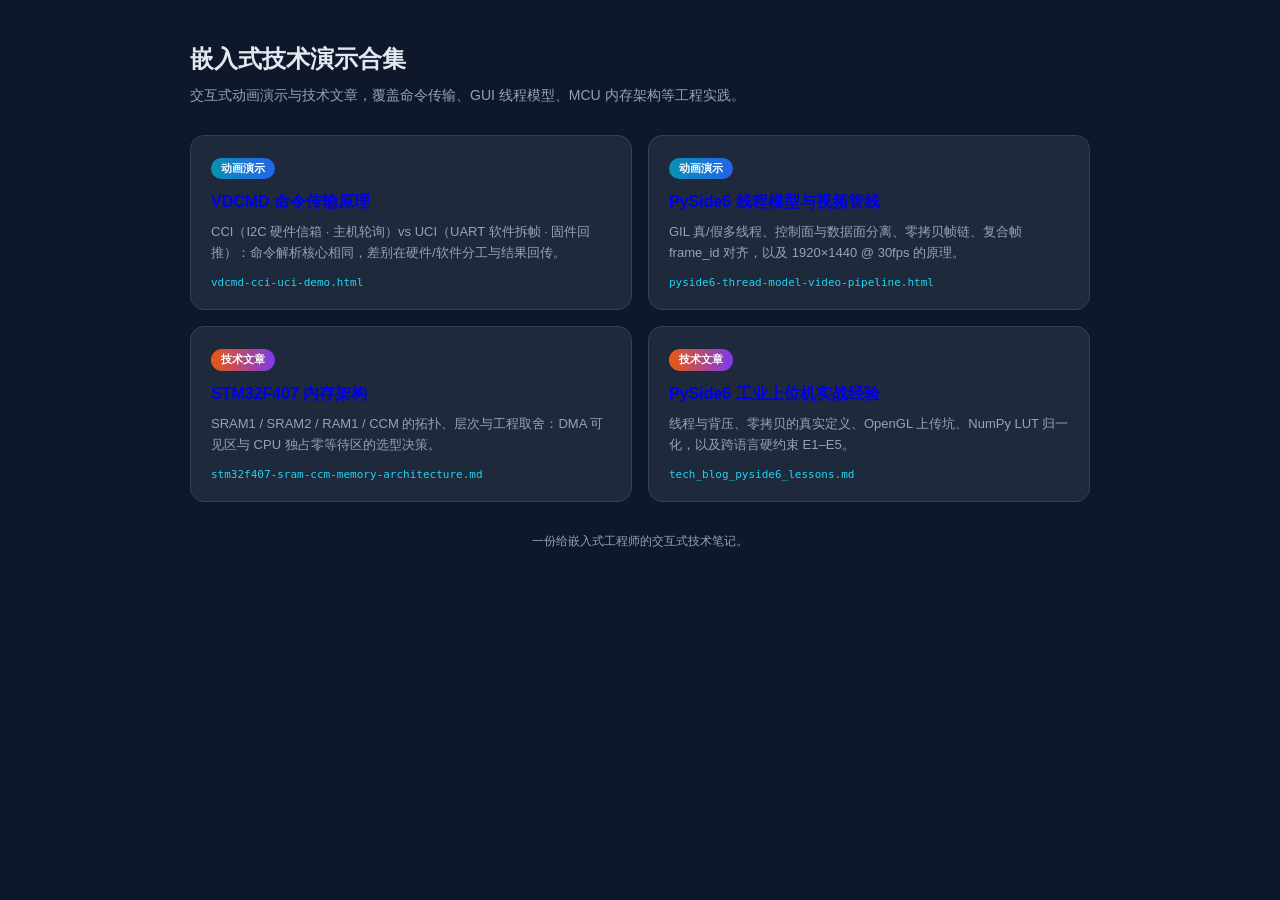
==== static/demos/index.html @ a8c150e8 "story-feat(dm): add demos index navigation page" ====
<!DOCTYPE html>
<html lang="zh-CN">
<head>
<meta charset="UTF-8">
<meta name="viewport" content="width=device-width, initial-scale=1.0">
<title>嵌入式技术演示合集</title>
<style>
  :root{
    --bg:#0f172a; --panel:#1e293b; --line:#334155;
    --text:#e2e8f0; --dim:#94a3b8; --cyan:#22d3ee;
  }
  *{box-sizing:border-box; margin:0; padding:0;}
  body{background:var(--bg); color:var(--text); font-family:"PingFang SC","Microsoft YaHei","Noto Sans CJK SC",sans-serif; padding:40px 24px; line-height:1.6;}
  .wrap{max-width:900px; margin:0 auto;}
  h1{font-size:24px; margin-bottom:6px;}
  .tagline{color:var(--dim); font-size:14px; margin-bottom:28px;}
  .grid{display:grid; grid-template-columns:1fr 1fr; gap:16px;}
  @media (max-width:700px){.grid{grid-template-columns:1fr;}}
  .card{display:block; text-decoration:none; background:var(--panel); border:1px solid var(--line); border-radius:14px; padding:18px 20px; transition:border-color .2s, transform .2s;}
  .card:hover{border-color:var(--cyan); transform:translateY(-2px);}
  .tag{display:inline-block; font-size:11px; padding:2px 10px; border-radius:99px; margin-bottom:10px; font-weight:700;}
  .tag-demo{background:linear-gradient(90deg,#0891b2,#2563eb); color:#fff;}
  .tag-article{background:linear-gradient(90deg,#ea580c,#7c3aed); color:#fff;}
  .card h2{font-size:16px; margin-bottom:6px;}
  .card p{font-size:13px; color:var(--dim); line-height:1.65;}
  .card .url{font-size:11px; color:var(--cyan); margin-top:10px; word-break:break-all; font-family:Consolas,monospace;}
  footer{color:var(--dim); font-size:12px; margin-top:30px; text-align:center;}
</style>
</head>
<body>
<div class="wrap">
  <h1>嵌入式技术演示合集</h1>
  <p class="tagline">交互式动画演示与技术文章，覆盖命令传输、GUI 线程模型、MCU 内存架构等工程实践。</p>

  <div class="grid">
    <a class="card" href="vdcmd-cci-uci-demo.html">
      <span class="tag tag-demo">动画演示</span>
      <h2>VDCMD 命令传输原理</h2>
      <p>CCI（I2C 硬件信箱 · 主机轮询）vs UCI（UART 软件拆帧 · 固件回推）：命令解析核心相同，差别在硬件/软件分工与结果回传。</p>
      <div class="url">vdcmd-cci-uci-demo.html</div>
    </a>

    <a class="card" href="pyside6-thread-model-video-pipeline.html">
      <span class="tag tag-demo">动画演示</span>
      <h2>PySide6 线程模型与视频管线</h2>
      <p>GIL 真/假多线程、控制面与数据面分离、零拷贝帧链、复合帧 frame_id 对齐，以及 1920×1440 @ 30fps 的原理。</p>
      <div class="url">pyside6-thread-model-video-pipeline.html</div>
    </a>

    <a class="card" href="stm32f407-sram-ccm-memory-architecture.md">
      <span class="tag tag-article">技术文章</span>
      <h2>STM32F407 内存架构</h2>
      <p>SRAM1 / SRAM2 / RAM1 / CCM 的拓扑、层次与工程取舍：DMA 可见区与 CPU 独占零等待区的选型决策。</p>
      <div class="url">stm32f407-sram-ccm-memory-architecture.md</div>
    </a>

    <a class="card" href="tech_blog_pyside6_lessons.md">
      <span class="tag tag-article">技术文章</span>
      <h2>PySide6 工业上位机实战经验</h2>
      <p>线程与背压、零拷贝的真实定义、OpenGL 上传坑、NumPy LUT 归一化，以及跨语言硬约束 E1–E5。</p>
      <div class="url">tech_blog_pyside6_lessons.md</div>
    </a>
  </div>

  <footer>一份给嵌入式工程师的交互式技术笔记。</footer>
</div>
</body>
</html>
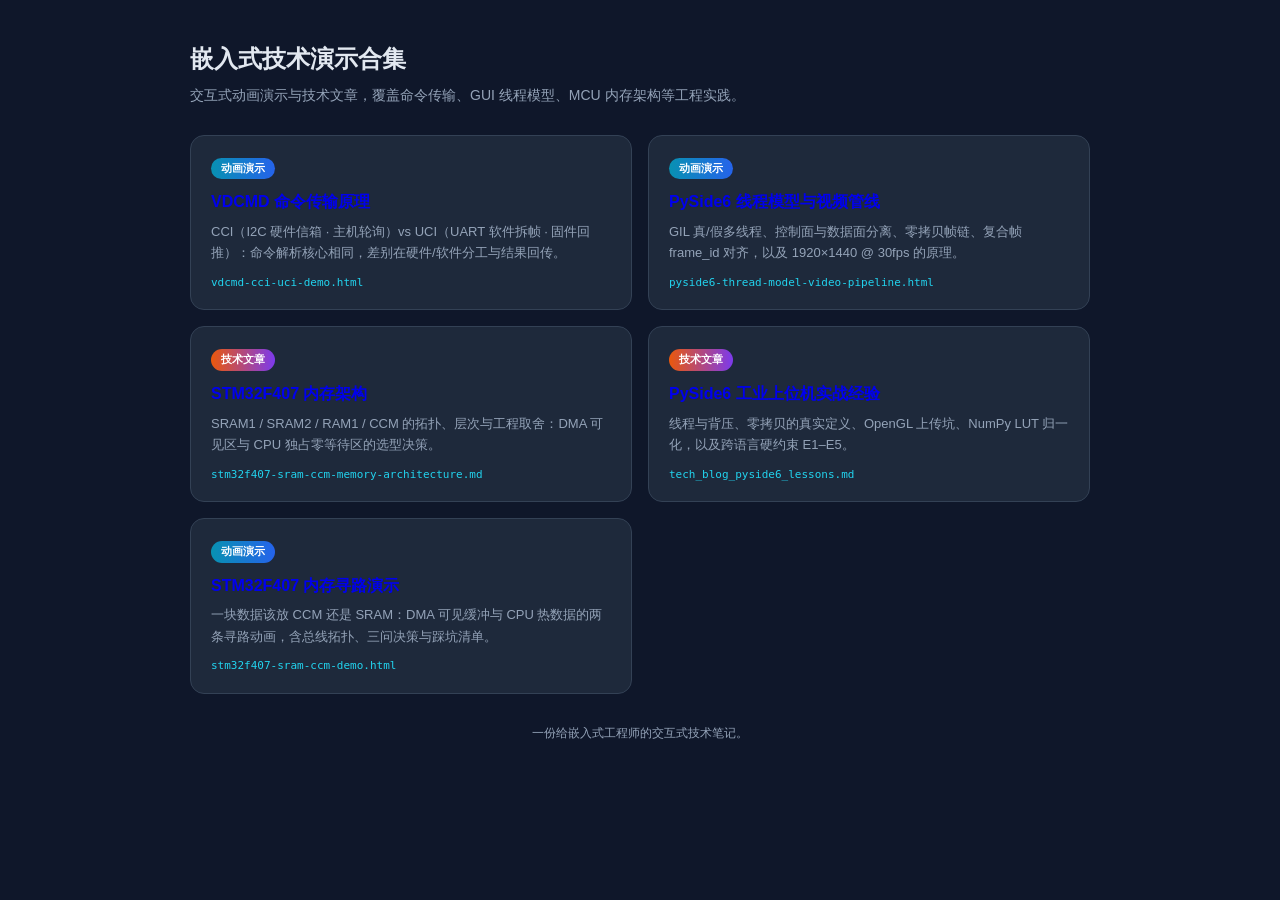
==== commit c8c3ab28: "story-feat(dm): add STM32F407 SRAM/CCM memory animation demo" ====
--- a/static/demos/index.html
+++ b/static/demos/index.html
@@ -60,6 +60,13 @@
       <p>线程与背压、零拷贝的真实定义、OpenGL 上传坑、NumPy LUT 归一化，以及跨语言硬约束 E1–E5。</p>
       <div class="url">tech_blog_pyside6_lessons.md</div>
     </a>
+
+    <a class="card" href="stm32f407-sram-ccm-demo.html">
+      <span class="tag tag-demo">动画演示</span>
+      <h2>STM32F407 内存寻路演示</h2>
+      <p>一块数据该放 CCM 还是 SRAM：DMA 可见缓冲与 CPU 热数据的两条寻路动画，含总线拓扑、三问决策与踩坑清单。</p>
+      <div class="url">stm32f407-sram-ccm-demo.html</div>
+    </a>
   </div>
 
   <footer>一份给嵌入式工程师的交互式技术笔记。</footer>
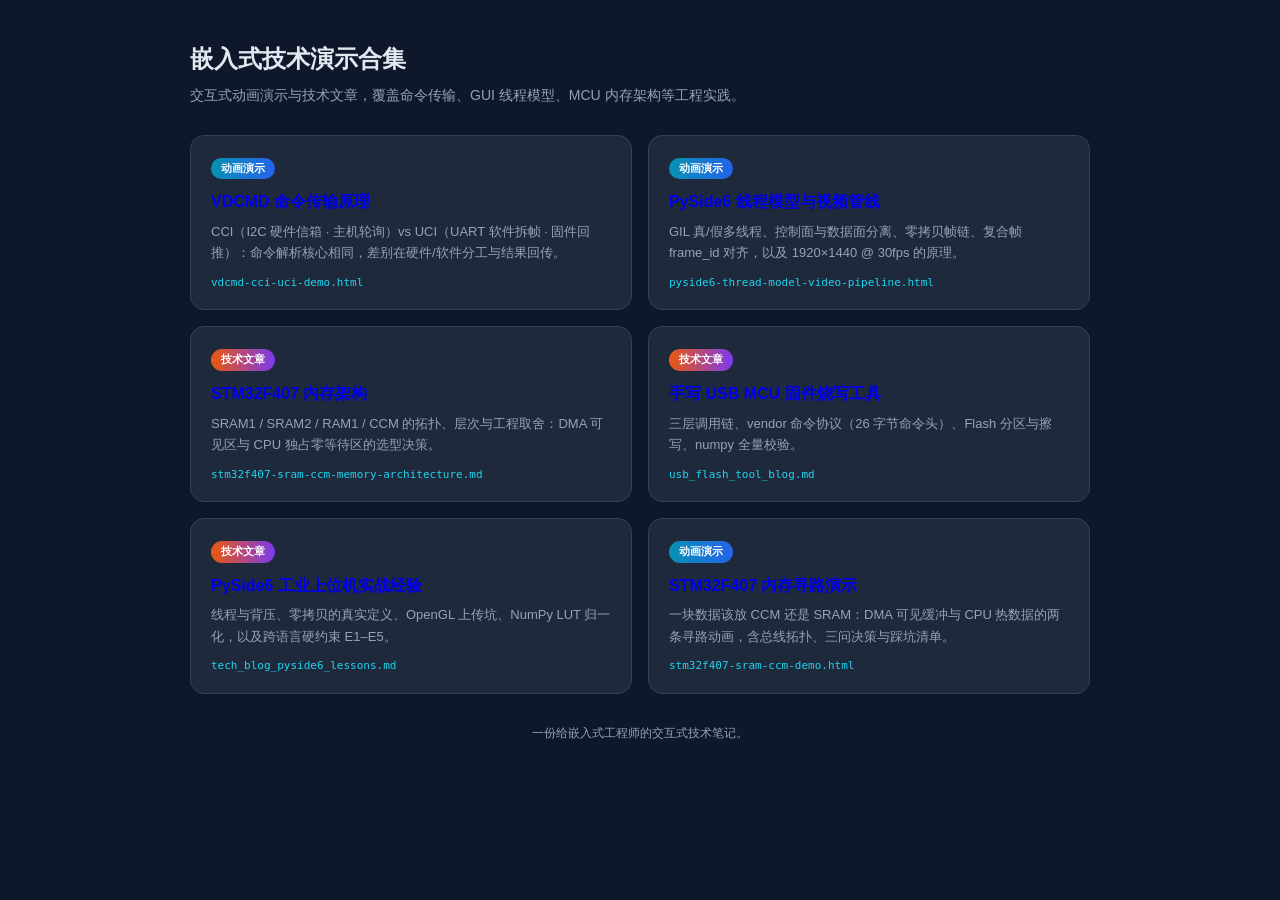
==== commit 9315b4b1: "story-feat(dm): add USB flash tool article to demos index" ====
--- a/static/demos/index.html
+++ b/static/demos/index.html
@@ -54,6 +54,13 @@
       <div class="url">stm32f407-sram-ccm-memory-architecture.md</div>
     </a>
 
+    <a class="card" href="usb_flash_tool_blog.md">
+      <span class="tag tag-article">技术文章</span>
+      <h2>手写 USB MCU 固件烧写工具</h2>
+      <p>三层调用链、vendor 命令协议（26 字节命令头）、Flash 分区与擦写、numpy 全量校验。</p>
+      <div class="url">usb_flash_tool_blog.md</div>
+    </a>
+
     <a class="card" href="tech_blog_pyside6_lessons.md">
       <span class="tag tag-article">技术文章</span>
       <h2>PySide6 工业上位机实战经验</h2>
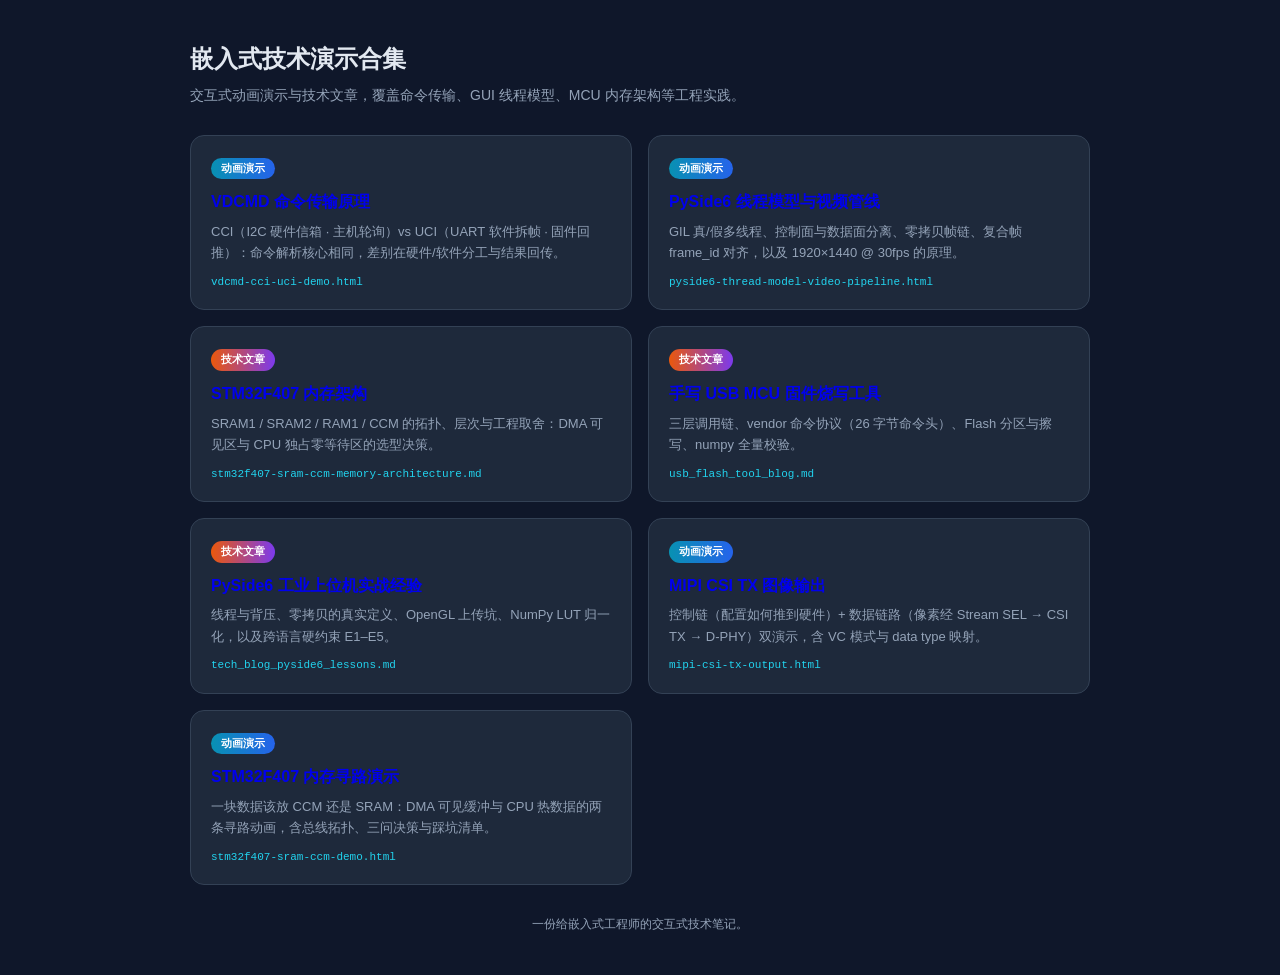
==== commit 55081341: "story-feat(dm): publish MIPI CSI TX output demo (desensitized)" ====
--- a/static/demos/index.html
+++ b/static/demos/index.html
@@ -68,6 +68,13 @@
       <div class="url">tech_blog_pyside6_lessons.md</div>
     </a>
 
+    <a class="card" href="mipi-csi-tx-output.html">
+      <span class="tag tag-demo">动画演示</span>
+      <h2>MIPI CSI TX 图像输出</h2>
+      <p>控制链（配置如何推到硬件）+ 数据链路（像素经 Stream SEL → CSI TX → D-PHY）双演示，含 VC 模式与 data type 映射。</p>
+      <div class="url">mipi-csi-tx-output.html</div>
+    </a>
+
     <a class="card" href="stm32f407-sram-ccm-demo.html">
       <span class="tag tag-demo">动画演示</span>
       <h2>STM32F407 内存寻路演示</h2>
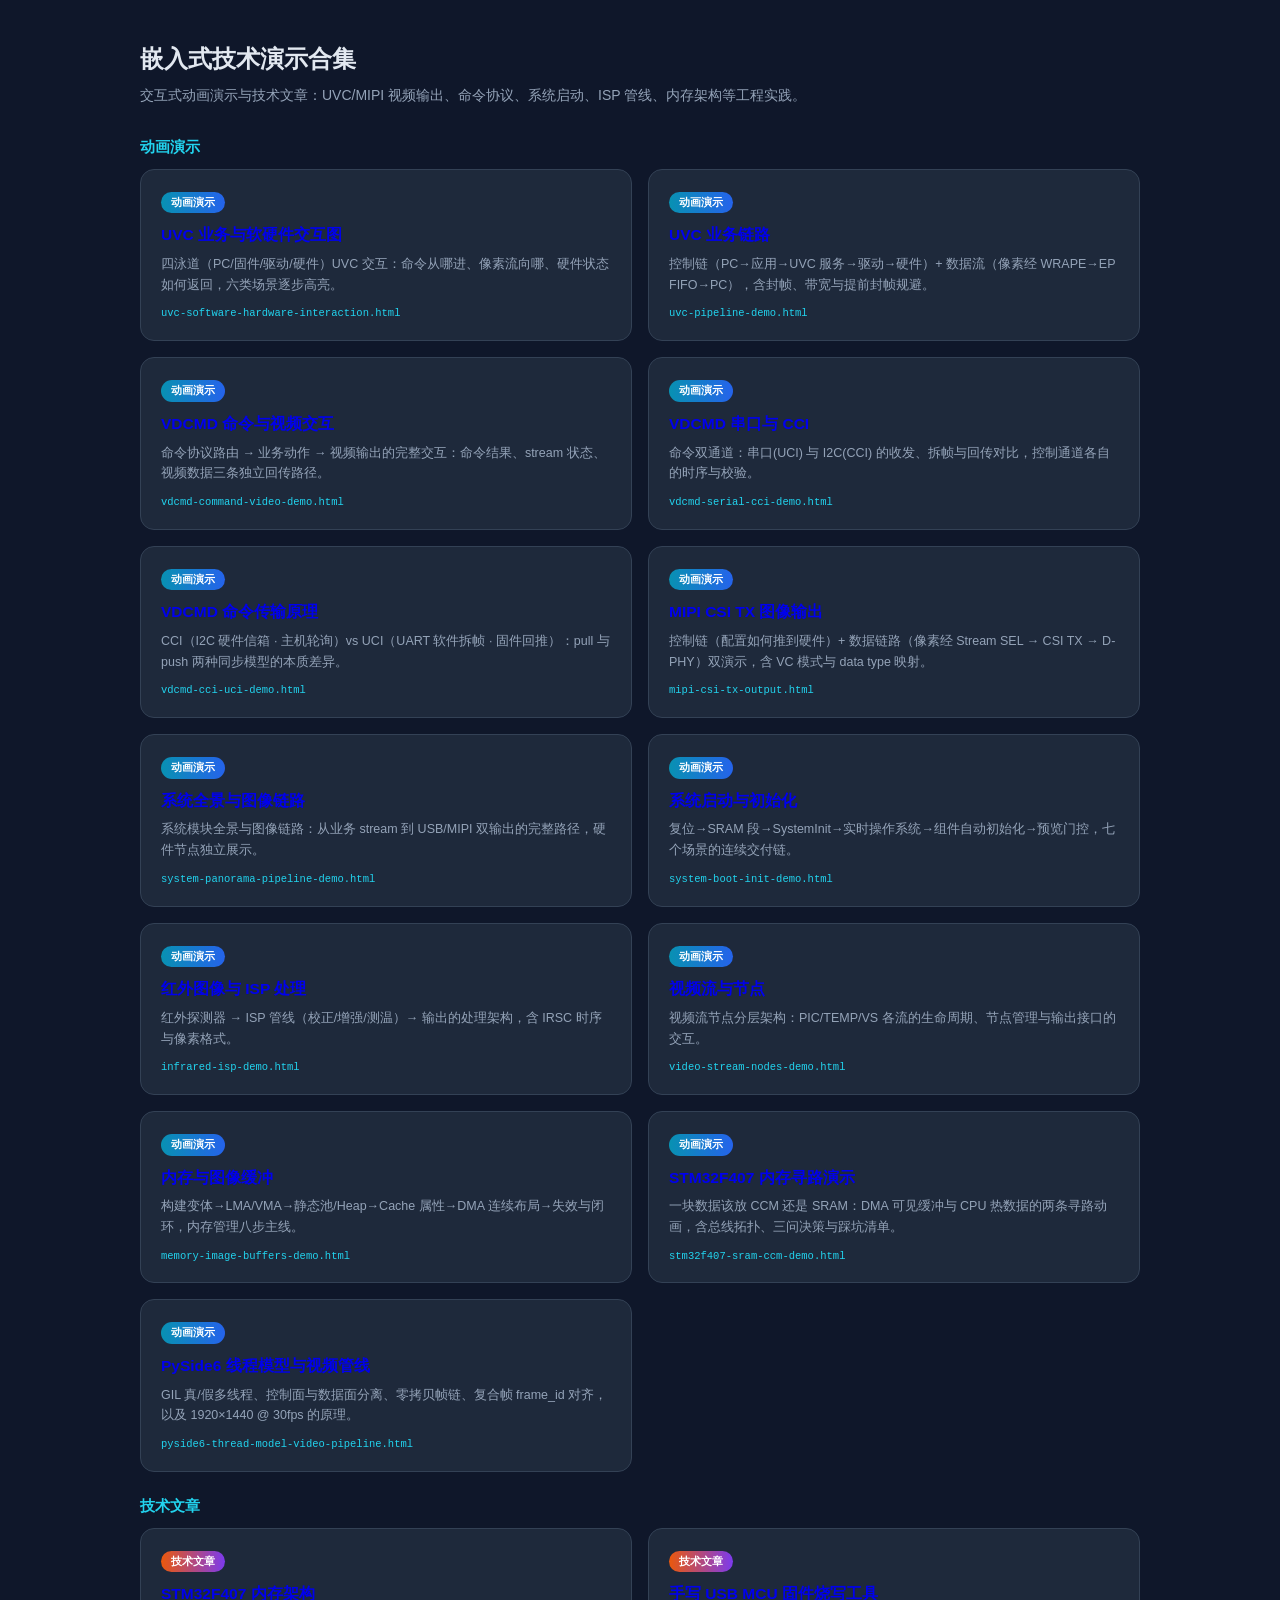
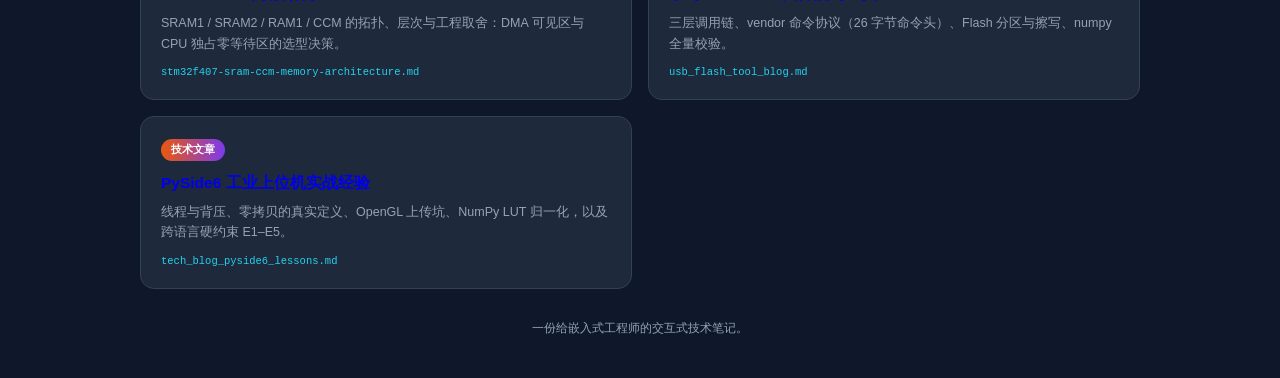
==== commit 2985279d: "story-feat(dm): publish 9 desensitized embedded HTML demos" ====
--- a/static/demos/index.html
+++ b/static/demos/index.html
@@ -11,9 +11,10 @@
   }
   *{box-sizing:border-box; margin:0; padding:0;}
   body{background:var(--bg); color:var(--text); font-family:"PingFang SC","Microsoft YaHei","Noto Sans CJK SC",sans-serif; padding:40px 24px; line-height:1.6;}
-  .wrap{max-width:900px; margin:0 auto;}
+  .wrap{max-width:1000px; margin:0 auto;}
   h1{font-size:24px; margin-bottom:6px;}
   .tagline{color:var(--dim); font-size:14px; margin-bottom:28px;}
+  .sec{font-size:15px; font-weight:700; color:var(--cyan); margin:22px 0 10px;}
   .grid{display:grid; grid-template-columns:1fr 1fr; gap:16px;}
   @media (max-width:700px){.grid{grid-template-columns:1fr;}}
   .card{display:block; text-decoration:none; background:var(--panel); border:1px solid var(--line); border-radius:14px; padding:18px 20px; transition:border-color .2s, transform .2s;}
@@ -21,23 +22,101 @@
   .tag{display:inline-block; font-size:11px; padding:2px 10px; border-radius:99px; margin-bottom:10px; font-weight:700;}
   .tag-demo{background:linear-gradient(90deg,#0891b2,#2563eb); color:#fff;}
   .tag-article{background:linear-gradient(90deg,#ea580c,#7c3aed); color:#fff;}
-  .card h2{font-size:16px; margin-bottom:6px;}
-  .card p{font-size:13px; color:var(--dim); line-height:1.65;}
-  .card .url{font-size:11px; color:var(--cyan); margin-top:10px; word-break:break-all; font-family:Consolas,monospace;}
+  .card h2{font-size:15.5px; margin-bottom:6px;}
+  .card p{font-size:12.5px; color:var(--dim); line-height:1.65;}
+  .card .url{font-size:10.5px; color:var(--cyan); margin-top:10px; word-break:break-all; font-family:Consolas,monospace;}
   footer{color:var(--dim); font-size:12px; margin-top:30px; text-align:center;}
 </style>
 </head>
 <body>
 <div class="wrap">
   <h1>嵌入式技术演示合集</h1>
-  <p class="tagline">交互式动画演示与技术文章，覆盖命令传输、GUI 线程模型、MCU 内存架构等工程实践。</p>
+  <p class="tagline">交互式动画演示与技术文章：UVC/MIPI 视频输出、命令协议、系统启动、ISP 管线、内存架构等工程实践。</p>
 
+  <div class="sec">动画演示</div>
   <div class="grid">
+    <a class="card" href="uvc-software-hardware-interaction.html">
+      <span class="tag tag-demo">动画演示</span>
+      <h2>UVC 业务与软硬件交互图</h2>
+      <p>四泳道（PC/固件/驱动/硬件）UVC 交互：命令从哪进、像素流向哪、硬件状态如何返回，六类场景逐步高亮。</p>
+      <div class="url">uvc-software-hardware-interaction.html</div>
+    </a>
+
+    <a class="card" href="uvc-pipeline-demo.html">
+      <span class="tag tag-demo">动画演示</span>
+      <h2>UVC 业务链路</h2>
+      <p>控制链（PC→应用→UVC 服务→驱动→硬件）+ 数据流（像素经 WRAPE→EP FIFO→PC），含封帧、带宽与提前封帧规避。</p>
+      <div class="url">uvc-pipeline-demo.html</div>
+    </a>
+
+    <a class="card" href="vdcmd-command-video-demo.html">
+      <span class="tag tag-demo">动画演示</span>
+      <h2>VDCMD 命令与视频交互</h2>
+      <p>命令协议路由 → 业务动作 → 视频输出的完整交互：命令结果、stream 状态、视频数据三条独立回传路径。</p>
+      <div class="url">vdcmd-command-video-demo.html</div>
+    </a>
+
+    <a class="card" href="vdcmd-serial-cci-demo.html">
+      <span class="tag tag-demo">动画演示</span>
+      <h2>VDCMD 串口与 CCI</h2>
+      <p>命令双通道：串口(UCI) 与 I2C(CCI) 的收发、拆帧与回传对比，控制通道各自的时序与校验。</p>
+      <div class="url">vdcmd-serial-cci-demo.html</div>
+    </a>
+
     <a class="card" href="vdcmd-cci-uci-demo.html">
       <span class="tag tag-demo">动画演示</span>
       <h2>VDCMD 命令传输原理</h2>
-      <p>CCI（I2C 硬件信箱 · 主机轮询）vs UCI（UART 软件拆帧 · 固件回推）：命令解析核心相同，差别在硬件/软件分工与结果回传。</p>
+      <p>CCI（I2C 硬件信箱 · 主机轮询）vs UCI（UART 软件拆帧 · 固件回推）：pull 与 push 两种同步模型的本质差异。</p>
       <div class="url">vdcmd-cci-uci-demo.html</div>
+    </a>
+
+    <a class="card" href="mipi-csi-tx-output.html">
+      <span class="tag tag-demo">动画演示</span>
+      <h2>MIPI CSI TX 图像输出</h2>
+      <p>控制链（配置如何推到硬件）+ 数据链路（像素经 Stream SEL → CSI TX → D-PHY）双演示，含 VC 模式与 data type 映射。</p>
+      <div class="url">mipi-csi-tx-output.html</div>
+    </a>
+
+    <a class="card" href="system-panorama-pipeline-demo.html">
+      <span class="tag tag-demo">动画演示</span>
+      <h2>系统全景与图像链路</h2>
+      <p>系统模块全景与图像链路：从业务 stream 到 USB/MIPI 双输出的完整路径，硬件节点独立展示。</p>
+      <div class="url">system-panorama-pipeline-demo.html</div>
+    </a>
+
+    <a class="card" href="system-boot-init-demo.html">
+      <span class="tag tag-demo">动画演示</span>
+      <h2>系统启动与初始化</h2>
+      <p>复位→SRAM 段→SystemInit→实时操作系统→组件自动初始化→预览门控，七个场景的连续交付链。</p>
+      <div class="url">system-boot-init-demo.html</div>
+    </a>
+
+    <a class="card" href="infrared-isp-demo.html">
+      <span class="tag tag-demo">动画演示</span>
+      <h2>红外图像与 ISP 处理</h2>
+      <p>红外探测器 → ISP 管线（校正/增强/测温）→ 输出的处理架构，含 IRSC 时序与像素格式。</p>
+      <div class="url">infrared-isp-demo.html</div>
+    </a>
+
+    <a class="card" href="video-stream-nodes-demo.html">
+      <span class="tag tag-demo">动画演示</span>
+      <h2>视频流与节点</h2>
+      <p>视频流节点分层架构：PIC/TEMP/VS 各流的生命周期、节点管理与输出接口的交互。</p>
+      <div class="url">video-stream-nodes-demo.html</div>
+    </a>
+
+    <a class="card" href="memory-image-buffers-demo.html">
+      <span class="tag tag-demo">动画演示</span>
+      <h2>内存与图像缓冲</h2>
+      <p>构建变体→LMA/VMA→静态池/Heap→Cache 属性→DMA 连续布局→失效与闭环，内存管理八步主线。</p>
+      <div class="url">memory-image-buffers-demo.html</div>
+    </a>
+
+    <a class="card" href="stm32f407-sram-ccm-demo.html">
+      <span class="tag tag-demo">动画演示</span>
+      <h2>STM32F407 内存寻路演示</h2>
+      <p>一块数据该放 CCM 还是 SRAM：DMA 可见缓冲与 CPU 热数据的两条寻路动画，含总线拓扑、三问决策与踩坑清单。</p>
+      <div class="url">stm32f407-sram-ccm-demo.html</div>
     </a>
 
     <a class="card" href="pyside6-thread-model-video-pipeline.html">
@@ -46,7 +125,10 @@
       <p>GIL 真/假多线程、控制面与数据面分离、零拷贝帧链、复合帧 frame_id 对齐，以及 1920×1440 @ 30fps 的原理。</p>
       <div class="url">pyside6-thread-model-video-pipeline.html</div>
     </a>
+  </div>
 
+  <div class="sec">技术文章</div>
+  <div class="grid">
     <a class="card" href="stm32f407-sram-ccm-memory-architecture.md">
       <span class="tag tag-article">技术文章</span>
       <h2>STM32F407 内存架构</h2>
@@ -67,20 +149,6 @@
       <p>线程与背压、零拷贝的真实定义、OpenGL 上传坑、NumPy LUT 归一化，以及跨语言硬约束 E1–E5。</p>
       <div class="url">tech_blog_pyside6_lessons.md</div>
     </a>
-
-    <a class="card" href="mipi-csi-tx-output.html">
-      <span class="tag tag-demo">动画演示</span>
-      <h2>MIPI CSI TX 图像输出</h2>
-      <p>控制链（配置如何推到硬件）+ 数据链路（像素经 Stream SEL → CSI TX → D-PHY）双演示，含 VC 模式与 data type 映射。</p>
-      <div class="url">mipi-csi-tx-output.html</div>
-    </a>
-
-    <a class="card" href="stm32f407-sram-ccm-demo.html">
-      <span class="tag tag-demo">动画演示</span>
-      <h2>STM32F407 内存寻路演示</h2>
-      <p>一块数据该放 CCM 还是 SRAM：DMA 可见缓冲与 CPU 热数据的两条寻路动画，含总线拓扑、三问决策与踩坑清单。</p>
-      <div class="url">stm32f407-sram-ccm-demo.html</div>
-    </a>
   </div>
 
   <footer>一份给嵌入式工程师的交互式技术笔记。</footer>
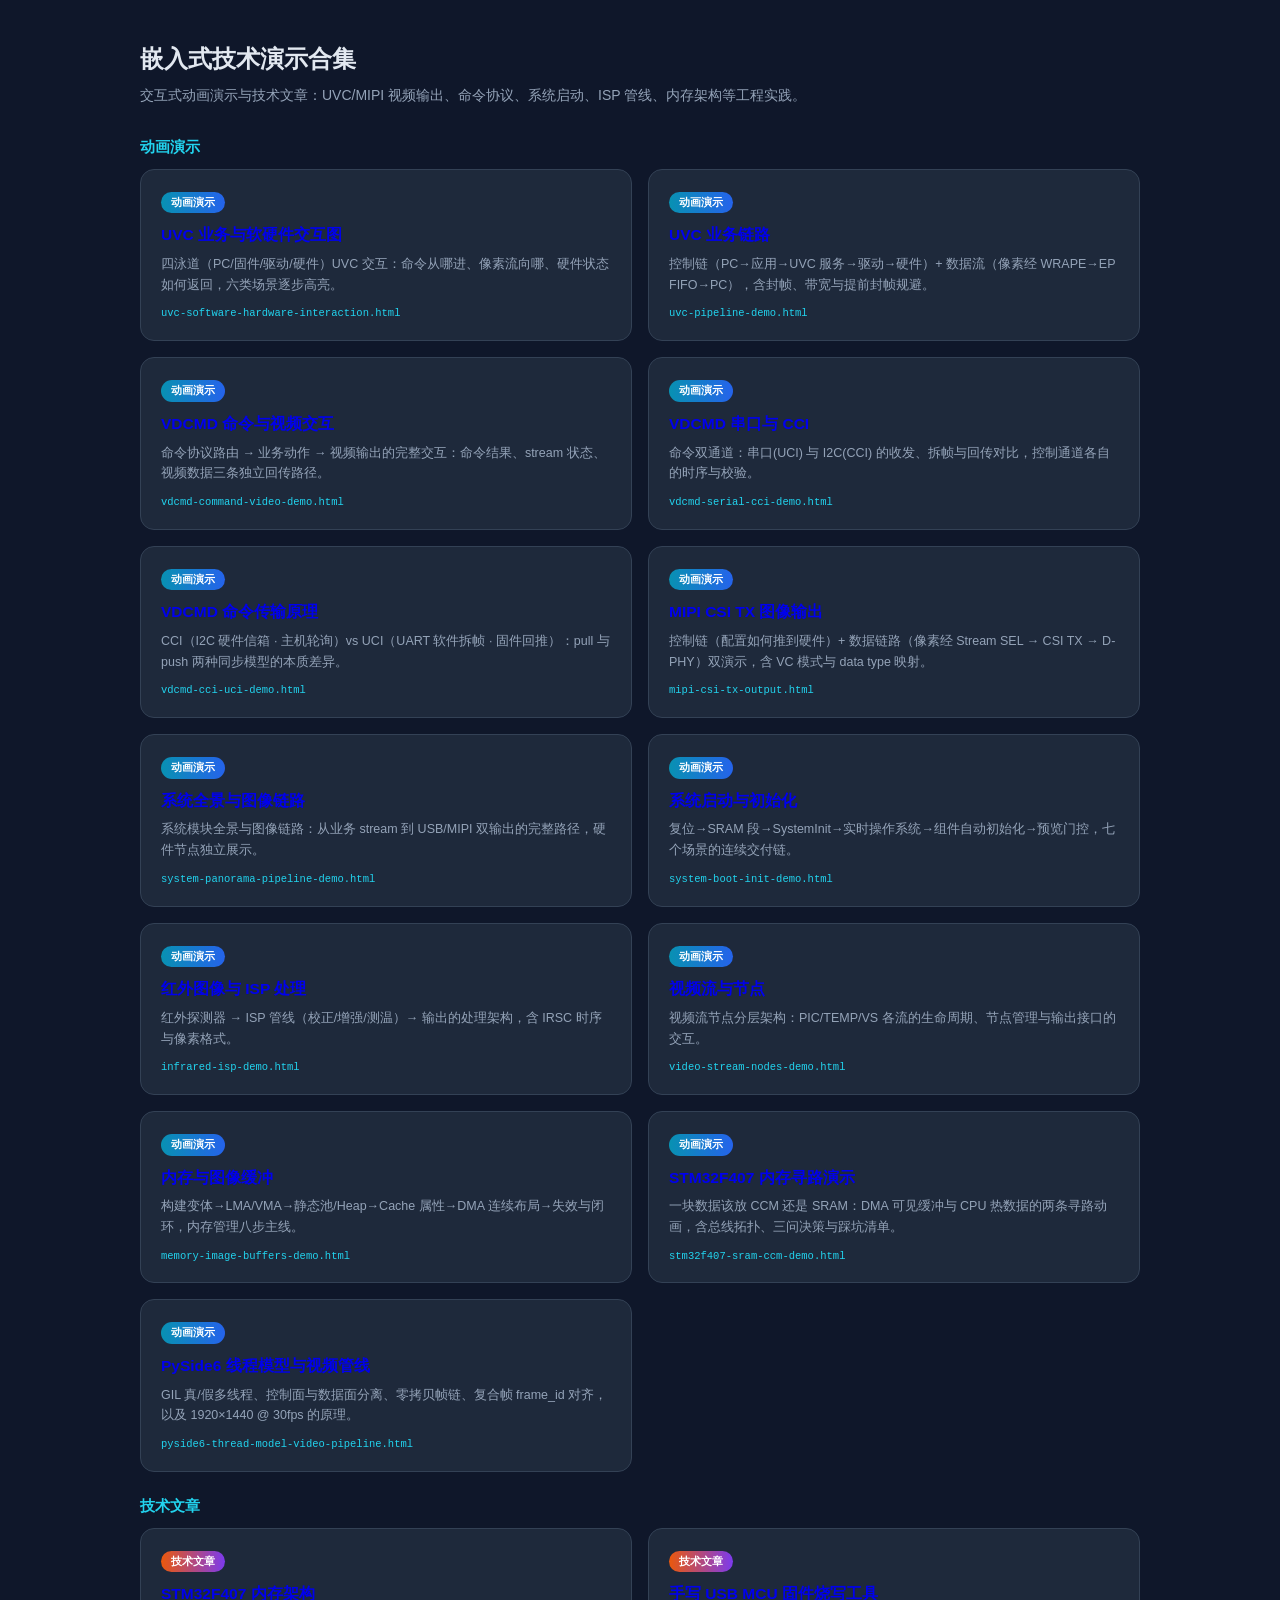
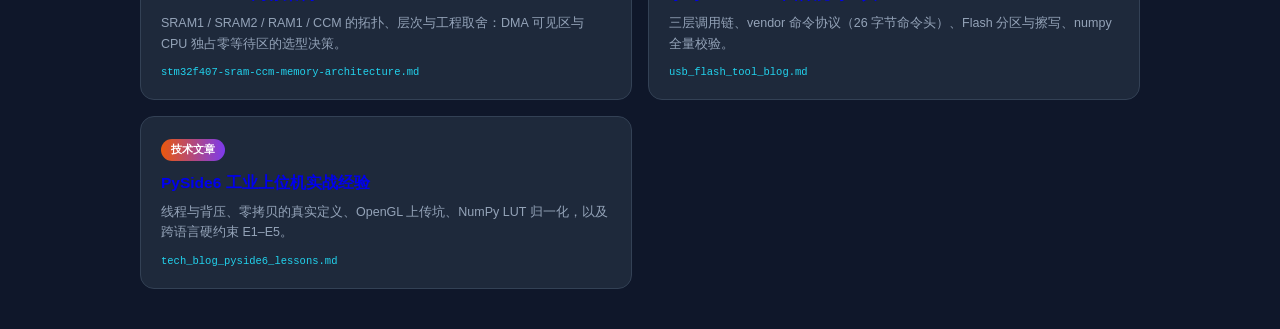
==== commit e413ead6: "story-chore(dm): remove internal-style footer from demos index" ====
--- a/static/demos/index.html
+++ b/static/demos/index.html
@@ -151,7 +151,6 @@
     </a>
   </div>
 
-  <footer>一份给嵌入式工程师的交互式技术笔记。</footer>
 </div>
 </body>
 </html>
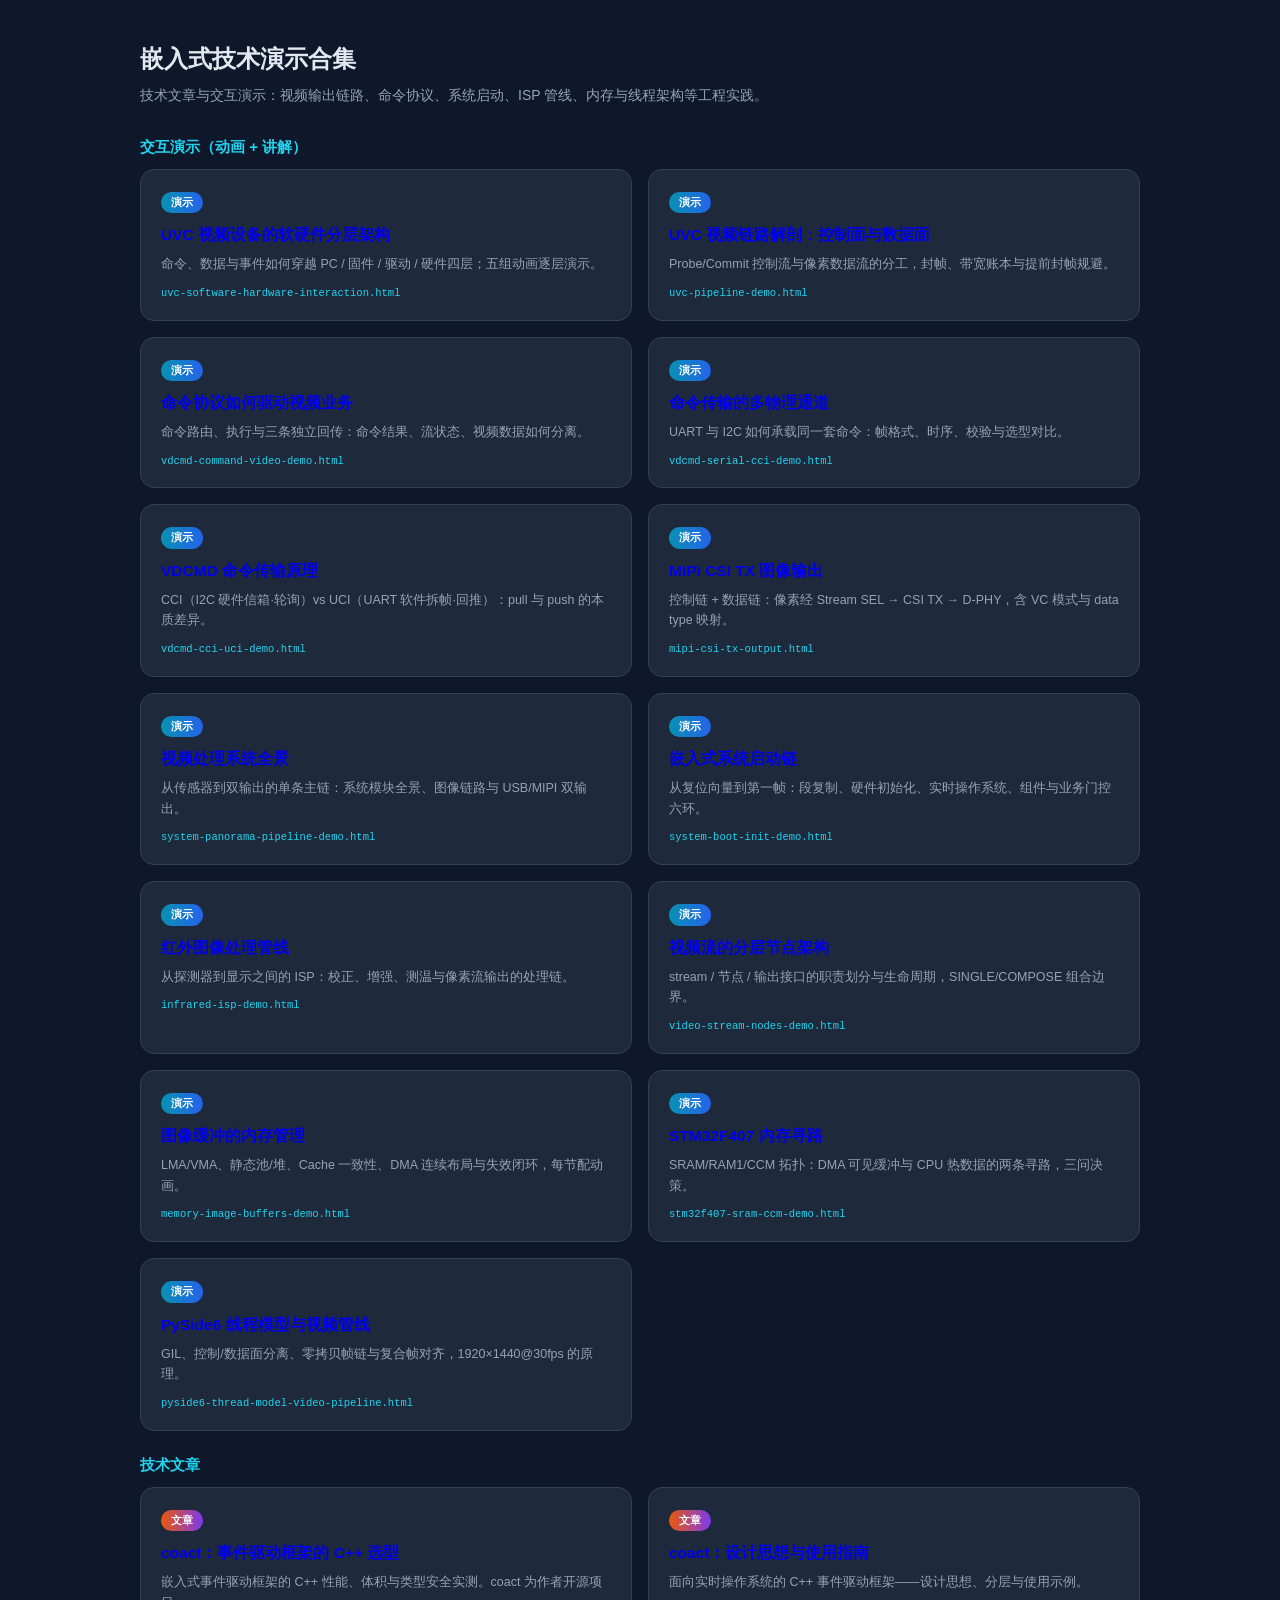
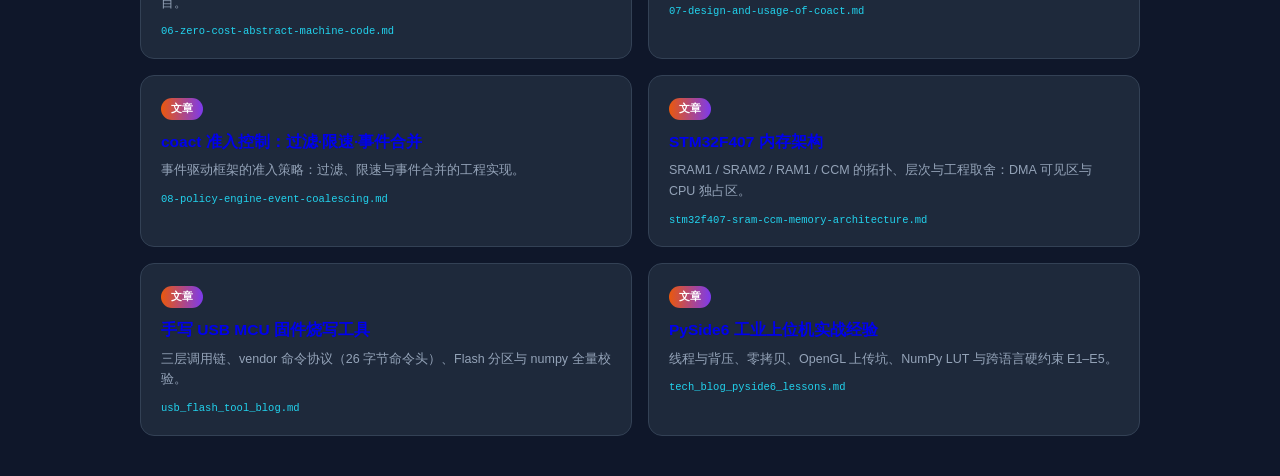
==== commit 4effe77f: "story-feat(dm): publish 8 reworked article demos and 3 coact articles" ====
--- a/static/demos/index.html
+++ b/static/demos/index.html
@@ -25,128 +25,148 @@
   .card h2{font-size:15.5px; margin-bottom:6px;}
   .card p{font-size:12.5px; color:var(--dim); line-height:1.65;}
   .card .url{font-size:10.5px; color:var(--cyan); margin-top:10px; word-break:break-all; font-family:Consolas,monospace;}
-  footer{color:var(--dim); font-size:12px; margin-top:30px; text-align:center;}
 </style>
 </head>
 <body>
 <div class="wrap">
   <h1>嵌入式技术演示合集</h1>
-  <p class="tagline">交互式动画演示与技术文章：UVC/MIPI 视频输出、命令协议、系统启动、ISP 管线、内存架构等工程实践。</p>
+  <p class="tagline">技术文章与交互演示：视频输出链路、命令协议、系统启动、ISP 管线、内存与线程架构等工程实践。</p>
 
-  <div class="sec">动画演示</div>
+  <div class="sec">交互演示（动画 + 讲解）</div>
   <div class="grid">
     <a class="card" href="uvc-software-hardware-interaction.html">
-      <span class="tag tag-demo">动画演示</span>
-      <h2>UVC 业务与软硬件交互图</h2>
-      <p>四泳道（PC/固件/驱动/硬件）UVC 交互：命令从哪进、像素流向哪、硬件状态如何返回，六类场景逐步高亮。</p>
+      <span class="tag tag-demo">演示</span>
+      <h2>UVC 视频设备的软硬件分层架构</h2>
+      <p>命令、数据与事件如何穿越 PC / 固件 / 驱动 / 硬件四层；五组动画逐层演示。</p>
       <div class="url">uvc-software-hardware-interaction.html</div>
     </a>
 
     <a class="card" href="uvc-pipeline-demo.html">
-      <span class="tag tag-demo">动画演示</span>
-      <h2>UVC 业务链路</h2>
-      <p>控制链（PC→应用→UVC 服务→驱动→硬件）+ 数据流（像素经 WRAPE→EP FIFO→PC），含封帧、带宽与提前封帧规避。</p>
+      <span class="tag tag-demo">演示</span>
+      <h2>UVC 视频链路解剖：控制面与数据面</h2>
+      <p>Probe/Commit 控制流与像素数据流的分工，封帧、带宽账本与提前封帧规避。</p>
       <div class="url">uvc-pipeline-demo.html</div>
     </a>
 
     <a class="card" href="vdcmd-command-video-demo.html">
-      <span class="tag tag-demo">动画演示</span>
-      <h2>VDCMD 命令与视频交互</h2>
-      <p>命令协议路由 → 业务动作 → 视频输出的完整交互：命令结果、stream 状态、视频数据三条独立回传路径。</p>
+      <span class="tag tag-demo">演示</span>
+      <h2>命令协议如何驱动视频业务</h2>
+      <p>命令路由、执行与三条独立回传：命令结果、流状态、视频数据如何分离。</p>
       <div class="url">vdcmd-command-video-demo.html</div>
     </a>
 
     <a class="card" href="vdcmd-serial-cci-demo.html">
-      <span class="tag tag-demo">动画演示</span>
-      <h2>VDCMD 串口与 CCI</h2>
-      <p>命令双通道：串口(UCI) 与 I2C(CCI) 的收发、拆帧与回传对比，控制通道各自的时序与校验。</p>
+      <span class="tag tag-demo">演示</span>
+      <h2>命令传输的多物理通道</h2>
+      <p>UART 与 I2C 如何承载同一套命令：帧格式、时序、校验与选型对比。</p>
       <div class="url">vdcmd-serial-cci-demo.html</div>
     </a>
 
     <a class="card" href="vdcmd-cci-uci-demo.html">
-      <span class="tag tag-demo">动画演示</span>
+      <span class="tag tag-demo">演示</span>
       <h2>VDCMD 命令传输原理</h2>
-      <p>CCI（I2C 硬件信箱 · 主机轮询）vs UCI（UART 软件拆帧 · 固件回推）：pull 与 push 两种同步模型的本质差异。</p>
+      <p>CCI（I2C 硬件信箱·轮询）vs UCI（UART 软件拆帧·回推）：pull 与 push 的本质差异。</p>
       <div class="url">vdcmd-cci-uci-demo.html</div>
     </a>
 
     <a class="card" href="mipi-csi-tx-output.html">
-      <span class="tag tag-demo">动画演示</span>
+      <span class="tag tag-demo">演示</span>
       <h2>MIPI CSI TX 图像输出</h2>
-      <p>控制链（配置如何推到硬件）+ 数据链路（像素经 Stream SEL → CSI TX → D-PHY）双演示，含 VC 模式与 data type 映射。</p>
+      <p>控制链 + 数据链：像素经 Stream SEL → CSI TX → D-PHY，含 VC 模式与 data type 映射。</p>
       <div class="url">mipi-csi-tx-output.html</div>
     </a>
 
     <a class="card" href="system-panorama-pipeline-demo.html">
-      <span class="tag tag-demo">动画演示</span>
-      <h2>系统全景与图像链路</h2>
-      <p>系统模块全景与图像链路：从业务 stream 到 USB/MIPI 双输出的完整路径，硬件节点独立展示。</p>
+      <span class="tag tag-demo">演示</span>
+      <h2>视频处理系统全景</h2>
+      <p>从传感器到双输出的单条主链：系统模块全景、图像链路与 USB/MIPI 双输出。</p>
       <div class="url">system-panorama-pipeline-demo.html</div>
     </a>
 
     <a class="card" href="system-boot-init-demo.html">
-      <span class="tag tag-demo">动画演示</span>
-      <h2>系统启动与初始化</h2>
-      <p>复位→SRAM 段→SystemInit→实时操作系统→组件自动初始化→预览门控，七个场景的连续交付链。</p>
+      <span class="tag tag-demo">演示</span>
+      <h2>嵌入式系统启动链</h2>
+      <p>从复位向量到第一帧：段复制、硬件初始化、实时操作系统、组件与业务门控六环。</p>
       <div class="url">system-boot-init-demo.html</div>
     </a>
 
     <a class="card" href="infrared-isp-demo.html">
-      <span class="tag tag-demo">动画演示</span>
-      <h2>红外图像与 ISP 处理</h2>
-      <p>红外探测器 → ISP 管线（校正/增强/测温）→ 输出的处理架构，含 IRSC 时序与像素格式。</p>
+      <span class="tag tag-demo">演示</span>
+      <h2>红外图像处理管线</h2>
+      <p>从探测器到显示之间的 ISP：校正、增强、测温与像素流输出的处理链。</p>
       <div class="url">infrared-isp-demo.html</div>
     </a>
 
     <a class="card" href="video-stream-nodes-demo.html">
-      <span class="tag tag-demo">动画演示</span>
-      <h2>视频流与节点</h2>
-      <p>视频流节点分层架构：PIC/TEMP/VS 各流的生命周期、节点管理与输出接口的交互。</p>
+      <span class="tag tag-demo">演示</span>
+      <h2>视频流的分层节点架构</h2>
+      <p>stream / 节点 / 输出接口的职责划分与生命周期，SINGLE/COMPOSE 组合边界。</p>
       <div class="url">video-stream-nodes-demo.html</div>
     </a>
 
     <a class="card" href="memory-image-buffers-demo.html">
-      <span class="tag tag-demo">动画演示</span>
-      <h2>内存与图像缓冲</h2>
-      <p>构建变体→LMA/VMA→静态池/Heap→Cache 属性→DMA 连续布局→失效与闭环，内存管理八步主线。</p>
+      <span class="tag tag-demo">演示</span>
+      <h2>图像缓冲的内存管理</h2>
+      <p>LMA/VMA、静态池/堆、Cache 一致性、DMA 连续布局与失效闭环，每节配动画。</p>
       <div class="url">memory-image-buffers-demo.html</div>
     </a>
 
     <a class="card" href="stm32f407-sram-ccm-demo.html">
-      <span class="tag tag-demo">动画演示</span>
-      <h2>STM32F407 内存寻路演示</h2>
-      <p>一块数据该放 CCM 还是 SRAM：DMA 可见缓冲与 CPU 热数据的两条寻路动画，含总线拓扑、三问决策与踩坑清单。</p>
+      <span class="tag tag-demo">演示</span>
+      <h2>STM32F407 内存寻路</h2>
+      <p>SRAM/RAM1/CCM 拓扑：DMA 可见缓冲与 CPU 热数据的两条寻路，三问决策。</p>
       <div class="url">stm32f407-sram-ccm-demo.html</div>
     </a>
 
     <a class="card" href="pyside6-thread-model-video-pipeline.html">
-      <span class="tag tag-demo">动画演示</span>
+      <span class="tag tag-demo">演示</span>
       <h2>PySide6 线程模型与视频管线</h2>
-      <p>GIL 真/假多线程、控制面与数据面分离、零拷贝帧链、复合帧 frame_id 对齐，以及 1920×1440 @ 30fps 的原理。</p>
+      <p>GIL、控制/数据面分离、零拷贝帧链与复合帧对齐，1920×1440@30fps 的原理。</p>
       <div class="url">pyside6-thread-model-video-pipeline.html</div>
     </a>
   </div>
 
   <div class="sec">技术文章</div>
   <div class="grid">
+    <a class="card" href="06-zero-cost-abstract-machine-code.md">
+      <span class="tag tag-article">文章</span>
+      <h2>coact：事件驱动框架的 C++ 选型</h2>
+      <p>嵌入式事件驱动框架的 C++ 性能、体积与类型安全实测。coact 为作者开源项目。</p>
+      <div class="url">06-zero-cost-abstract-machine-code.md</div>
+    </a>
+
+    <a class="card" href="07-design-and-usage-of-coact.md">
+      <span class="tag tag-article">文章</span>
+      <h2>coact：设计思想与使用指南</h2>
+      <p>面向实时操作系统的 C++ 事件驱动框架——设计思想、分层与使用示例。</p>
+      <div class="url">07-design-and-usage-of-coact.md</div>
+    </a>
+
+    <a class="card" href="08-policy-engine-event-coalescing.md">
+      <span class="tag tag-article">文章</span>
+      <h2>coact 准入控制：过滤·限速·事件合并</h2>
+      <p>事件驱动框架的准入策略：过滤、限速与事件合并的工程实现。</p>
+      <div class="url">08-policy-engine-event-coalescing.md</div>
+    </a>
+
     <a class="card" href="stm32f407-sram-ccm-memory-architecture.md">
-      <span class="tag tag-article">技术文章</span>
+      <span class="tag tag-article">文章</span>
       <h2>STM32F407 内存架构</h2>
-      <p>SRAM1 / SRAM2 / RAM1 / CCM 的拓扑、层次与工程取舍：DMA 可见区与 CPU 独占零等待区的选型决策。</p>
+      <p>SRAM1 / SRAM2 / RAM1 / CCM 的拓扑、层次与工程取舍：DMA 可见区与 CPU 独占区。</p>
       <div class="url">stm32f407-sram-ccm-memory-architecture.md</div>
     </a>
 
     <a class="card" href="usb_flash_tool_blog.md">
-      <span class="tag tag-article">技术文章</span>
+      <span class="tag tag-article">文章</span>
       <h2>手写 USB MCU 固件烧写工具</h2>
-      <p>三层调用链、vendor 命令协议（26 字节命令头）、Flash 分区与擦写、numpy 全量校验。</p>
+      <p>三层调用链、vendor 命令协议（26 字节命令头）、Flash 分区与 numpy 全量校验。</p>
       <div class="url">usb_flash_tool_blog.md</div>
     </a>
 
     <a class="card" href="tech_blog_pyside6_lessons.md">
-      <span class="tag tag-article">技术文章</span>
+      <span class="tag tag-article">文章</span>
       <h2>PySide6 工业上位机实战经验</h2>
-      <p>线程与背压、零拷贝的真实定义、OpenGL 上传坑、NumPy LUT 归一化，以及跨语言硬约束 E1–E5。</p>
+      <p>线程与背压、零拷贝、OpenGL 上传坑、NumPy LUT 与跨语言硬约束 E1–E5。</p>
       <div class="url">tech_blog_pyside6_lessons.md</div>
     </a>
   </div>
